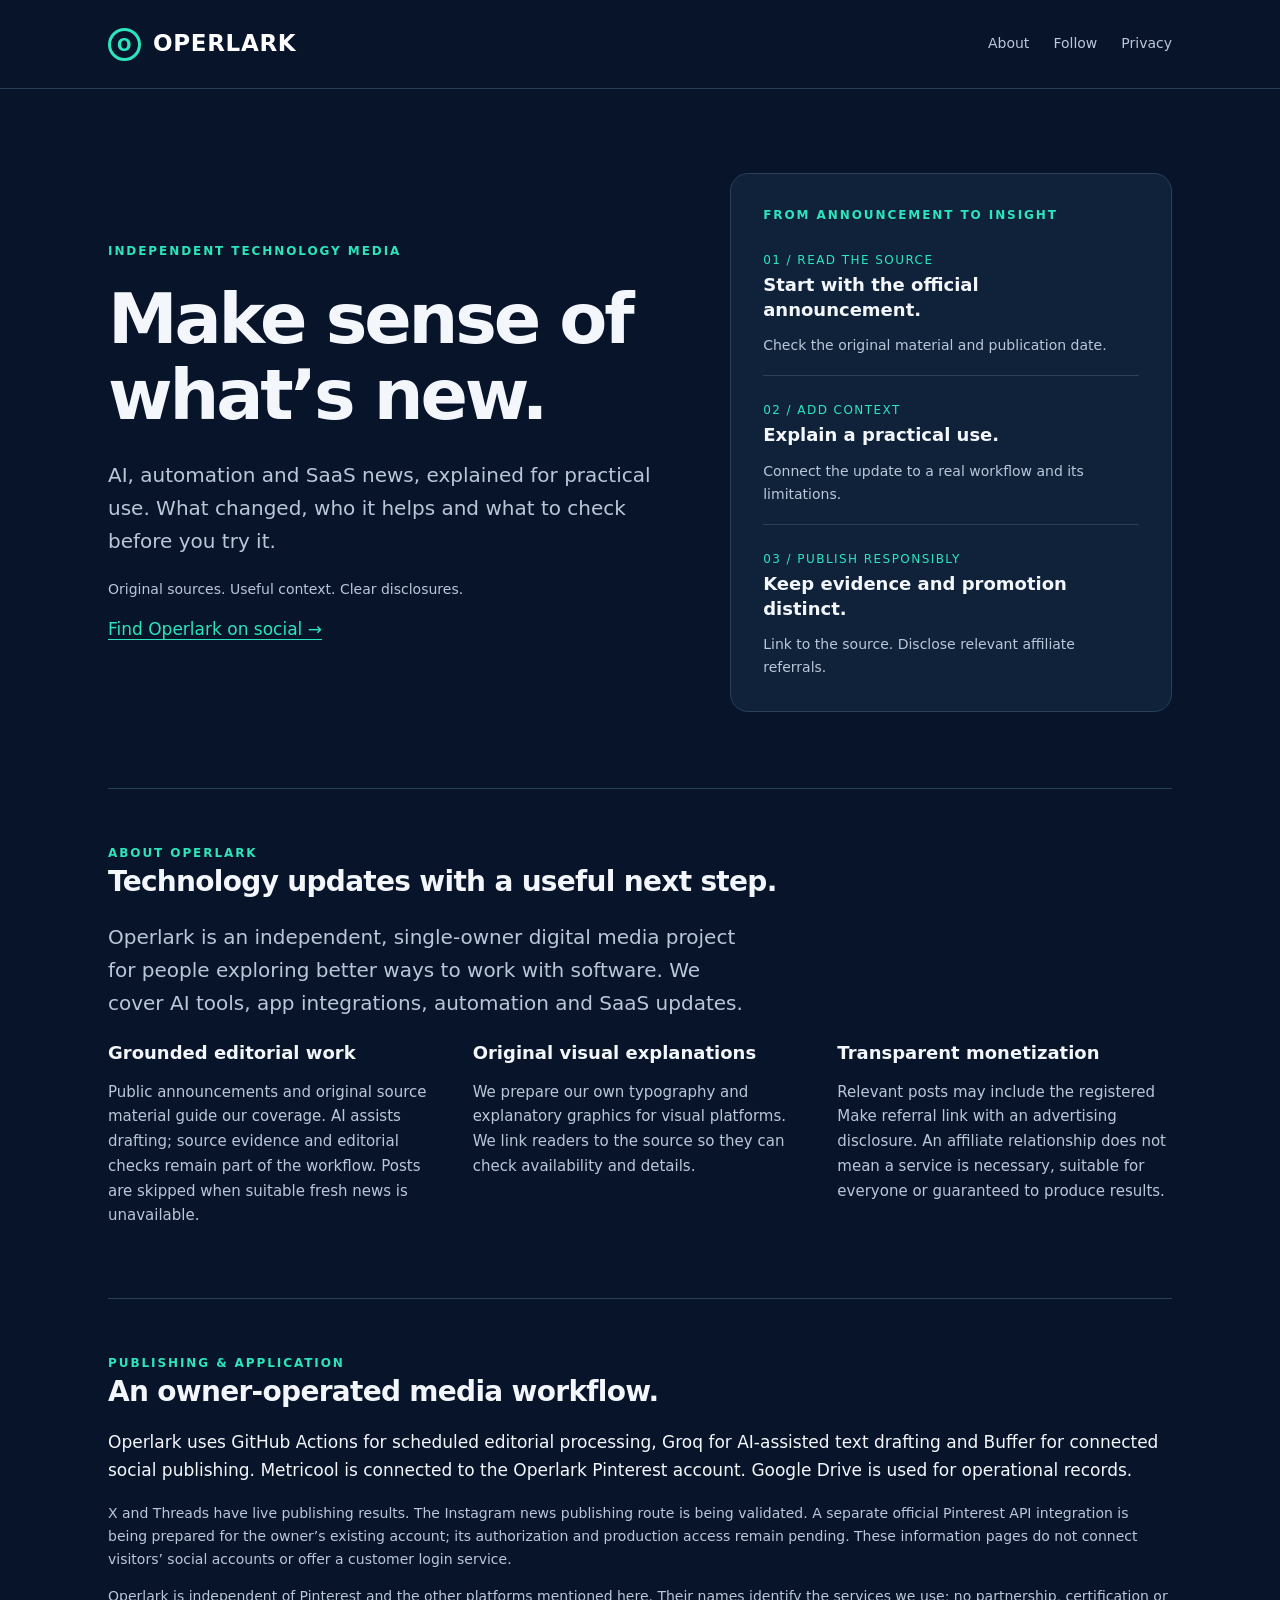
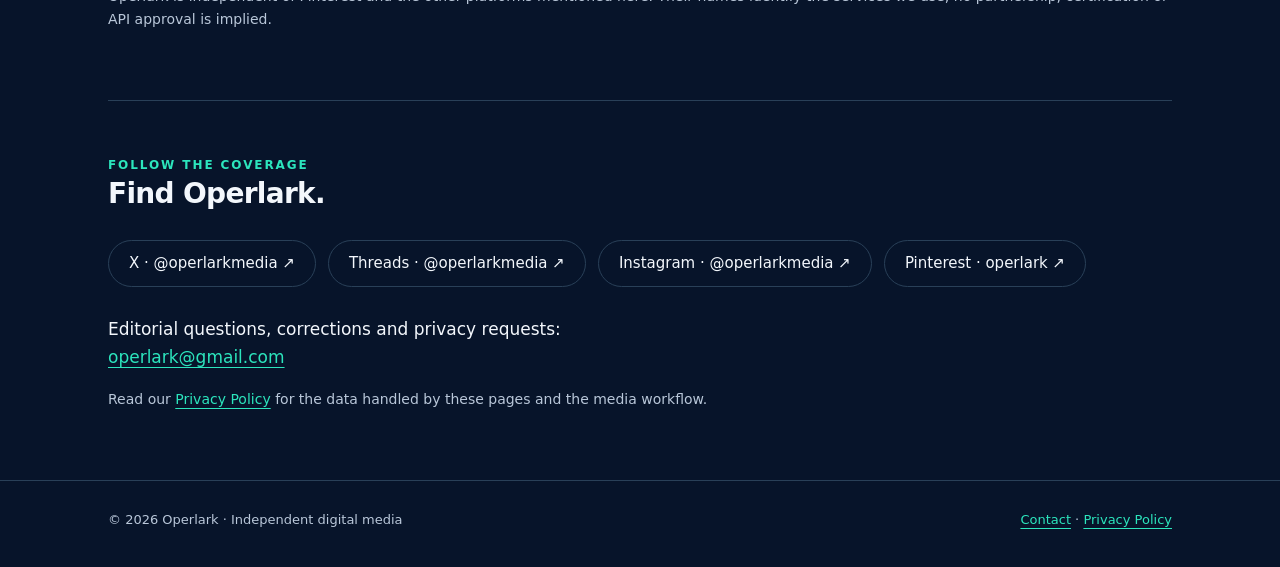
==== index.html @ ca5c0578 "Publish Operlark official introduction on GitHub Pages" ====
<!doctype html><html lang="en"><head><meta charset="utf-8"><meta name="viewport" content="width=device-width,initial-scale=1"><meta name="description" content="Operlark is an independent, owner-operated media project covering AI, automation and SaaS with practical context and original sources."><meta name="referrer" content="no-referrer"><title>Operlark — AI, Automation &amp; SaaS Explained</title><link rel="stylesheet" href="/style.css"></head><body><a class="skip" href="#main">Skip to content</a><header><nav class="wrap" aria-label="Main navigation"><a class="brand" href="/"><span class="mark" aria-hidden="true">O</span>OPERLARK</a><div class="navlinks"><a href="#about">About</a><a href="#follow">Follow</a><a href="/privacy/">Privacy</a></div></nav></header><main id="main" class="wrap"><section class="hero"><div><div class="eyebrow">Independent technology media</div><h1>Make sense of<br>what’s new.</h1><p class="lead">AI, automation and SaaS news, explained for practical use. What changed, who it helps and what to check before you try it.</p><p class="small">Original sources. Useful context. Clear disclosures.</p><a href="#follow">Find Operlark on social →</a></div><aside class="card" aria-label="Our editorial approach"><div class="eyebrow">From announcement to insight</div><ol class="flow"><li><span class="number">01 / READ THE SOURCE</span><h3>Start with the official announcement.</h3><p>Check the original material and publication date.</p></li><li><span class="number">02 / ADD CONTEXT</span><h3>Explain a practical use.</h3><p>Connect the update to a real workflow and its limitations.</p></li><li><span class="number">03 / PUBLISH RESPONSIBLY</span><h3>Keep evidence and promotion distinct.</h3><p>Link to the source. Disclose relevant affiliate referrals.</p></li></ol></aside></section><section id="about" class="section"><div class="eyebrow">About Operlark</div><h2>Technology updates with a useful next step.</h2><p class="lead">Operlark is an independent, single-owner digital media project for people exploring better ways to work with software. We cover AI tools, app integrations, automation and SaaS updates.</p><div class="grid"><div><h3>Grounded editorial work</h3><p>Public announcements and original source material guide our coverage. AI assists drafting; source evidence and editorial checks remain part of the workflow. Posts are skipped when suitable fresh news is unavailable.</p></div><div><h3>Original visual explanations</h3><p>We prepare our own typography and explanatory graphics for visual platforms. We link readers to the source so they can check availability and details.</p></div><div><h3>Transparent monetization</h3><p>Relevant posts may include the registered Make referral link with an advertising disclosure. An affiliate relationship does not mean a service is necessary, suitable for everyone or guaranteed to produce results.</p></div></div></section><section class="section"><div class="eyebrow">Publishing &amp; application</div><h2>An owner-operated media workflow.</h2><p>Operlark uses GitHub Actions for scheduled editorial processing, Groq for AI-assisted text drafting and Buffer for connected social publishing. Metricool is connected to the Operlark Pinterest account. Google Drive is used for operational records.</p><p class="small">X and Threads have live publishing results. The Instagram news publishing route is being validated. A separate official Pinterest API integration is being prepared for the owner’s existing account; its authorization and production access remain pending. These information pages do not connect visitors’ social accounts or offer a customer login service.</p><p class="small">Operlark is independent of Pinterest and the other platforms mentioned here. Their names identify the services we use; no partnership, certification or API approval is implied.</p></section><section id="follow" class="section"><div class="eyebrow">Follow the coverage</div><h2>Find Operlark.</h2><div class="social"><a class="pill" href="https://x.com/operlarkmedia" rel="noreferrer">X · @operlarkmedia ↗</a><a class="pill" href="https://www.threads.com/@operlarkmedia" rel="noreferrer">Threads · @operlarkmedia ↗</a><a class="pill" href="https://www.instagram.com/operlarkmedia/" rel="noreferrer">Instagram · @operlarkmedia ↗</a><a class="pill" href="https://www.pinterest.com/operlark/" rel="noreferrer">Pinterest · operlark ↗</a></div><p>Editorial questions, corrections and privacy requests:<br><a href="mailto:operlark@gmail.com">operlark@gmail.com</a></p><p class="small">Read our <a href="/privacy/">Privacy Policy</a> for the data handled by these pages and the media workflow.</p></section></main><footer><div class="wrap footerline"><span>© 2026 Operlark · Independent digital media</span><span><a href="mailto:operlark@gmail.com">Contact</a> · <a href="/privacy/">Privacy Policy</a></span></div></footer></body></html>
---- style.css ----
:root{color-scheme:dark;--bg:#07142a;--panel:#10223a;--ink:#f3f7fc;--muted:#b9c7d9;--mint:#2ce5bd;--line:#294058}*{box-sizing:border-box}body{margin:0;background:var(--bg);color:var(--ink);font:17px/1.65 system-ui,-apple-system,BlinkMacSystemFont,"Segoe UI",sans-serif}a{color:var(--mint);text-underline-offset:4px}a:hover{color:white}a:focus-visible{outline:3px solid var(--mint);outline-offset:6px}.wrap{max-width:1120px;margin:auto;padding:0 28px}header{border-bottom:1px solid var(--line)}nav{display:flex;align-items:center;justify-content:space-between;gap:24px;min-height:88px}.brand{font-weight:750;font-size:23px;letter-spacing:.03em;color:white;text-decoration:none}.mark{display:inline-grid;place-items:center;width:33px;height:33px;border:3px solid var(--mint);border-radius:50%;margin-right:12px;color:var(--mint);font-size:17px}.navlinks{display:flex;gap:24px;font-size:14px}.navlinks a{color:var(--muted);text-decoration:none}.hero{display:grid;grid-template-columns:1.25fr 1fr;gap:70px;align-items:center;padding:84px 0 76px}.eyebrow{font-size:12px;letter-spacing:.16em;text-transform:uppercase;color:var(--mint);font-weight:700}h1{font-size:clamp(42px,6vw,70px);line-height:1.08;letter-spacing:-.045em;margin:20px 0 26px}h2{font-size:28px;line-height:1.3;letter-spacing:-.025em;margin:0 0 18px}h3{font-size:18px;line-height:1.4;margin:0 0 12px}.lead{font-size:20px;color:var(--muted);max-width:640px}.card{background:var(--panel);border:1px solid var(--line);padding:32px;border-radius:18px}.card .number{color:var(--mint);font-size:12px;letter-spacing:.12em}.flow{list-style:none;padding:0;margin:0}.flow li{padding:18px 0;border-bottom:1px solid var(--line)}.flow li:last-child{border:0;padding-bottom:0}.flow p{margin:4px 0 0;color:var(--muted);font-size:14px}.section{padding:55px 0;border-top:1px solid var(--line)}.grid{display:grid;grid-template-columns:repeat(3,1fr);gap:30px}.grid p{color:var(--muted);font-size:15px}.social{display:flex;flex-wrap:wrap;gap:12px;margin:28px 0}.pill{border:1px solid var(--line);border-radius:30px;padding:10px 20px;color:var(--ink);text-decoration:none;font-size:15px}.pill:hover{border-color:var(--mint)}.small{font-size:14px;color:var(--muted)}footer{border-top:1px solid var(--line);padding:28px 0 36px;font-size:13px;color:var(--muted)}.footerline{display:flex;justify-content:space-between;gap:25px;flex-wrap:wrap}.policy{max-width:800px;margin:auto;padding:64px 0}.policy h1{font-size:48px}.policy h2{margin-top:44px;font-size:23px}.policy p,.policy li{color:var(--muted)}.policy ul{padding-left:22px}.notice{border-left:3px solid var(--mint);background:var(--panel);padding:16px 22px;margin:28px 0}.skip{position:absolute;left:-9999px}.skip:focus{left:16px;top:16px;background:var(--bg);padding:12px;z-index:2}@media(max-width:760px){.wrap{padding:0 22px}nav{min-height:76px}.navlinks{gap:15px;font-size:13px}.brand{font-size:19px}.mark{margin-right:8px;width:28px;height:28px}.hero{grid-template-columns:1fr;gap:30px;padding:48px 0}.grid{grid-template-columns:1fr;gap:18px}.section{padding:38px 0}.card{padding:24px}.policy{padding:38px 0}.policy h1{font-size:38px}.lead{font-size:18px}}
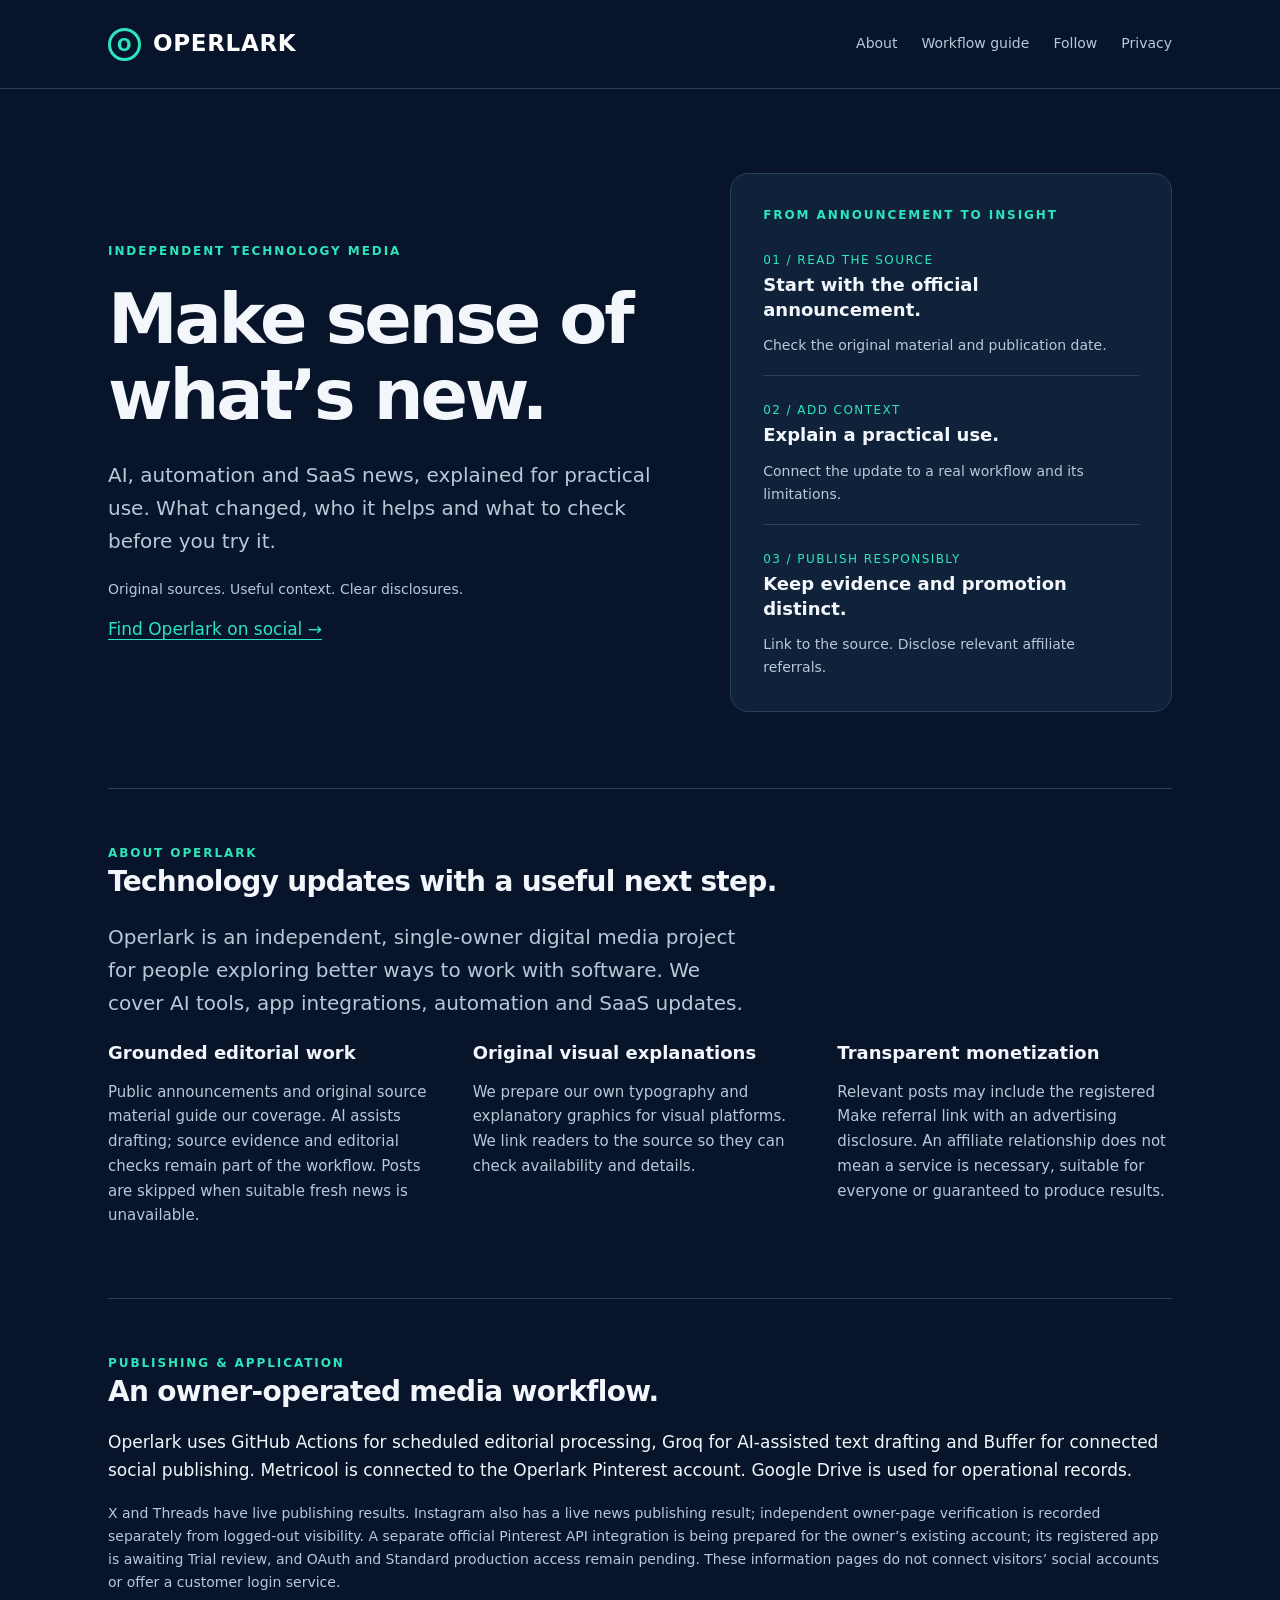
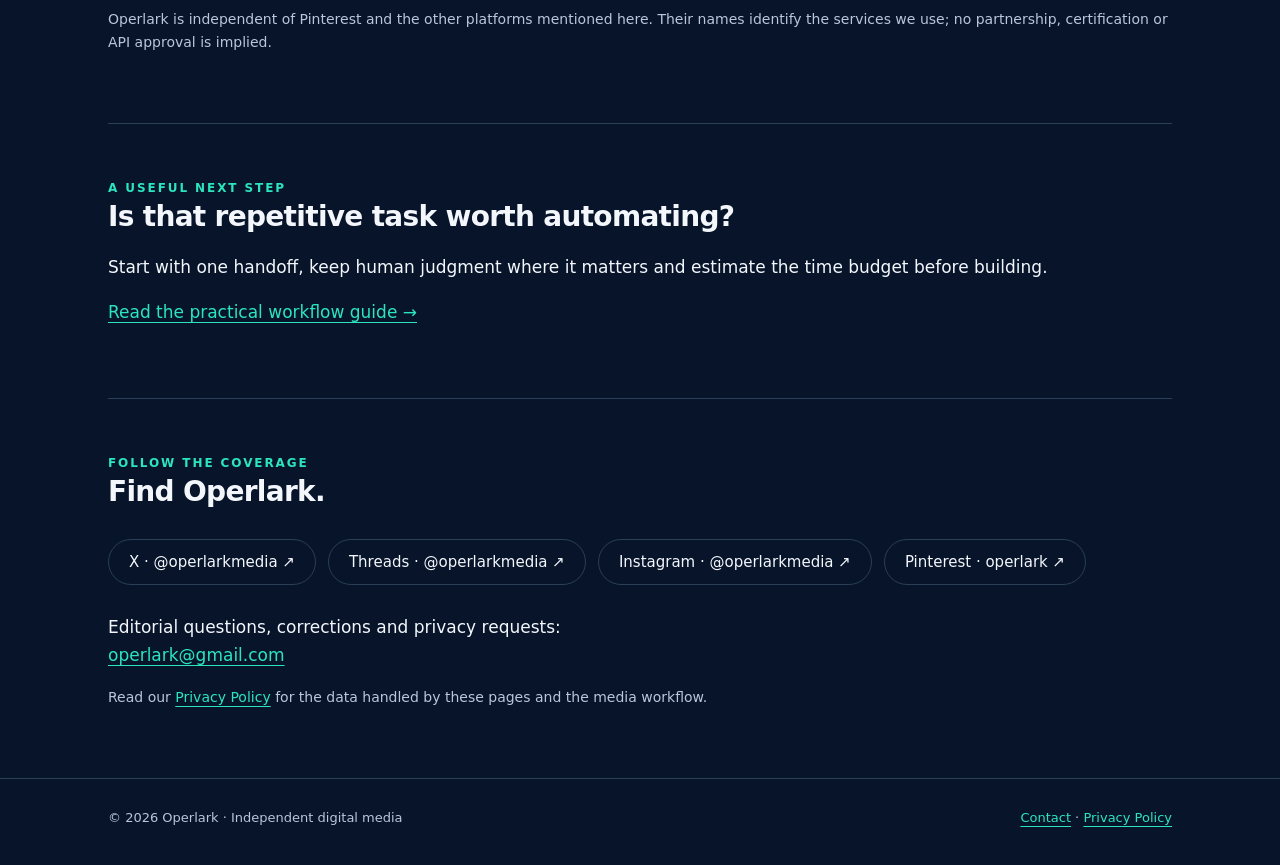
==== commit ef42b5c5: "Link workflow guide and update verified publishing status" ====
--- a/index.html
+++ b/index.html
@@ -1 +1 @@
-<!doctype html><html lang="en"><head><meta charset="utf-8"><meta name="viewport" content="width=device-width,initial-scale=1"><meta name="description" content="Operlark is an independent, owner-operated media project covering AI, automation and SaaS with practical context and original sources."><meta name="referrer" content="no-referrer"><title>Operlark — AI, Automation &amp; SaaS Explained</title><link rel="stylesheet" href="/style.css"></head><body><a class="skip" href="#main">Skip to content</a><header><nav class="wrap" aria-label="Main navigation"><a class="brand" href="/"><span class="mark" aria-hidden="true">O</span>OPERLARK</a><div class="navlinks"><a href="#about">About</a><a href="#follow">Follow</a><a href="/privacy/">Privacy</a></div></nav></header><main id="main" class="wrap"><section class="hero"><div><div class="eyebrow">Independent technology media</div><h1>Make sense of<br>what’s new.</h1><p class="lead">AI, automation and SaaS news, explained for practical use. What changed, who it helps and what to check before you try it.</p><p class="small">Original sources. Useful context. Clear disclosures.</p><a href="#follow">Find Operlark on social →</a></div><aside class="card" aria-label="Our editorial approach"><div class="eyebrow">From announcement to insight</div><ol class="flow"><li><span class="number">01 / READ THE SOURCE</span><h3>Start with the official announcement.</h3><p>Check the original material and publication date.</p></li><li><span class="number">02 / ADD CONTEXT</span><h3>Explain a practical use.</h3><p>Connect the update to a real workflow and its limitations.</p></li><li><span class="number">03 / PUBLISH RESPONSIBLY</span><h3>Keep evidence and promotion distinct.</h3><p>Link to the source. Disclose relevant affiliate referrals.</p></li></ol></aside></section><section id="about" class="section"><div class="eyebrow">About Operlark</div><h2>Technology updates with a useful next step.</h2><p class="lead">Operlark is an independent, single-owner digital media project for people exploring better ways to work with software. We cover AI tools, app integrations, automation and SaaS updates.</p><div class="grid"><div><h3>Grounded editorial work</h3><p>Public announcements and original source material guide our coverage. AI assists drafting; source evidence and editorial checks remain part of the workflow. Posts are skipped when suitable fresh news is unavailable.</p></div><div><h3>Original visual explanations</h3><p>We prepare our own typography and explanatory graphics for visual platforms. We link readers to the source so they can check availability and details.</p></div><div><h3>Transparent monetization</h3><p>Relevant posts may include the registered Make referral link with an advertising disclosure. An affiliate relationship does not mean a service is necessary, suitable for everyone or guaranteed to produce results.</p></div></div></section><section class="section"><div class="eyebrow">Publishing &amp; application</div><h2>An owner-operated media workflow.</h2><p>Operlark uses GitHub Actions for scheduled editorial processing, Groq for AI-assisted text drafting and Buffer for connected social publishing. Metricool is connected to the Operlark Pinterest account. Google Drive is used for operational records.</p><p class="small">X and Threads have live publishing results. The Instagram news publishing route is being validated. A separate official Pinterest API integration is being prepared for the owner’s existing account; its authorization and production access remain pending. These information pages do not connect visitors’ social accounts or offer a customer login service.</p><p class="small">Operlark is independent of Pinterest and the other platforms mentioned here. Their names identify the services we use; no partnership, certification or API approval is implied.</p></section><section id="follow" class="section"><div class="eyebrow">Follow the coverage</div><h2>Find Operlark.</h2><div class="social"><a class="pill" href="https://x.com/operlarkmedia" rel="noreferrer">X · @operlarkmedia ↗</a><a class="pill" href="https://www.threads.com/@operlarkmedia" rel="noreferrer">Threads · @operlarkmedia ↗</a><a class="pill" href="https://www.instagram.com/operlarkmedia/" rel="noreferrer">Instagram · @operlarkmedia ↗</a><a class="pill" href="https://www.pinterest.com/operlark/" rel="noreferrer">Pinterest · operlark ↗</a></div><p>Editorial questions, corrections and privacy requests:<br><a href="mailto:operlark@gmail.com">operlark@gmail.com</a></p><p class="small">Read our <a href="/privacy/">Privacy Policy</a> for the data handled by these pages and the media workflow.</p></section></main><footer><div class="wrap footerline"><span>© 2026 Operlark · Independent digital media</span><span><a href="mailto:operlark@gmail.com">Contact</a> · <a href="/privacy/">Privacy Policy</a></span></div></footer></body></html>
+<!doctype html><html lang="en"><head><meta charset="utf-8"><meta name="viewport" content="width=device-width,initial-scale=1"><meta name="description" content="Operlark is an independent, owner-operated media project covering AI, automation and SaaS with practical context and original sources."><meta name="referrer" content="no-referrer"><title>Operlark — AI, Automation &amp; SaaS Explained</title><link rel="stylesheet" href="/style.css"></head><body><a class="skip" href="#main">Skip to content</a><header><nav class="wrap" aria-label="Main navigation"><a class="brand" href="/"><span class="mark" aria-hidden="true">O</span>OPERLARK</a><div class="navlinks"><a href="#about">About</a><a href="/guides/make-workflow/">Workflow guide</a><a href="#follow">Follow</a><a href="/privacy/">Privacy</a></div></nav></header><main id="main" class="wrap"><section class="hero"><div><div class="eyebrow">Independent technology media</div><h1>Make sense of<br>what’s new.</h1><p class="lead">AI, automation and SaaS news, explained for practical use. What changed, who it helps and what to check before you try it.</p><p class="small">Original sources. Useful context. Clear disclosures.</p><a href="#follow">Find Operlark on social →</a></div><aside class="card" aria-label="Our editorial approach"><div class="eyebrow">From announcement to insight</div><ol class="flow"><li><span class="number">01 / READ THE SOURCE</span><h3>Start with the official announcement.</h3><p>Check the original material and publication date.</p></li><li><span class="number">02 / ADD CONTEXT</span><h3>Explain a practical use.</h3><p>Connect the update to a real workflow and its limitations.</p></li><li><span class="number">03 / PUBLISH RESPONSIBLY</span><h3>Keep evidence and promotion distinct.</h3><p>Link to the source. Disclose relevant affiliate referrals.</p></li></ol></aside></section><section id="about" class="section"><div class="eyebrow">About Operlark</div><h2>Technology updates with a useful next step.</h2><p class="lead">Operlark is an independent, single-owner digital media project for people exploring better ways to work with software. We cover AI tools, app integrations, automation and SaaS updates.</p><div class="grid"><div><h3>Grounded editorial work</h3><p>Public announcements and original source material guide our coverage. AI assists drafting; source evidence and editorial checks remain part of the workflow. Posts are skipped when suitable fresh news is unavailable.</p></div><div><h3>Original visual explanations</h3><p>We prepare our own typography and explanatory graphics for visual platforms. We link readers to the source so they can check availability and details.</p></div><div><h3>Transparent monetization</h3><p>Relevant posts may include the registered Make referral link with an advertising disclosure. An affiliate relationship does not mean a service is necessary, suitable for everyone or guaranteed to produce results.</p></div></div></section><section class="section"><div class="eyebrow">Publishing &amp; application</div><h2>An owner-operated media workflow.</h2><p>Operlark uses GitHub Actions for scheduled editorial processing, Groq for AI-assisted text drafting and Buffer for connected social publishing. Metricool is connected to the Operlark Pinterest account. Google Drive is used for operational records.</p><p class="small">X and Threads have live publishing results. Instagram also has a live news publishing result; independent owner-page verification is recorded separately from logged-out visibility. A separate official Pinterest API integration is being prepared for the owner’s existing account; its registered app is awaiting Trial review, and OAuth and Standard production access remain pending. These information pages do not connect visitors’ social accounts or offer a customer login service.</p><p class="small">Operlark is independent of Pinterest and the other platforms mentioned here. Their names identify the services we use; no partnership, certification or API approval is implied.</p></section><section class="section"><div class="eyebrow">A useful next step</div><h2>Is that repetitive task worth automating?</h2><p>Start with one handoff, keep human judgment where it matters and estimate the time budget before building.</p><p><a href="/guides/make-workflow/">Read the practical workflow guide →</a></p></section><section id="follow" class="section"><div class="eyebrow">Follow the coverage</div><h2>Find Operlark.</h2><div class="social"><a class="pill" href="https://x.com/operlarkmedia" rel="noreferrer">X · @operlarkmedia ↗</a><a class="pill" href="https://www.threads.com/@operlarkmedia" rel="noreferrer">Threads · @operlarkmedia ↗</a><a class="pill" href="https://www.instagram.com/operlarkmedia/" rel="noreferrer">Instagram · @operlarkmedia ↗</a><a class="pill" href="https://www.pinterest.com/operlark/" rel="noreferrer">Pinterest · operlark ↗</a></div><p>Editorial questions, corrections and privacy requests:<br><a href="mailto:operlark@gmail.com">operlark@gmail.com</a></p><p class="small">Read our <a href="/privacy/">Privacy Policy</a> for the data handled by these pages and the media workflow.</p></section></main><footer><div class="wrap footerline"><span>© 2026 Operlark · Independent digital media</span><span><a href="mailto:operlark@gmail.com">Contact</a> · <a href="/privacy/">Privacy Policy</a></span></div></footer></body></html>
